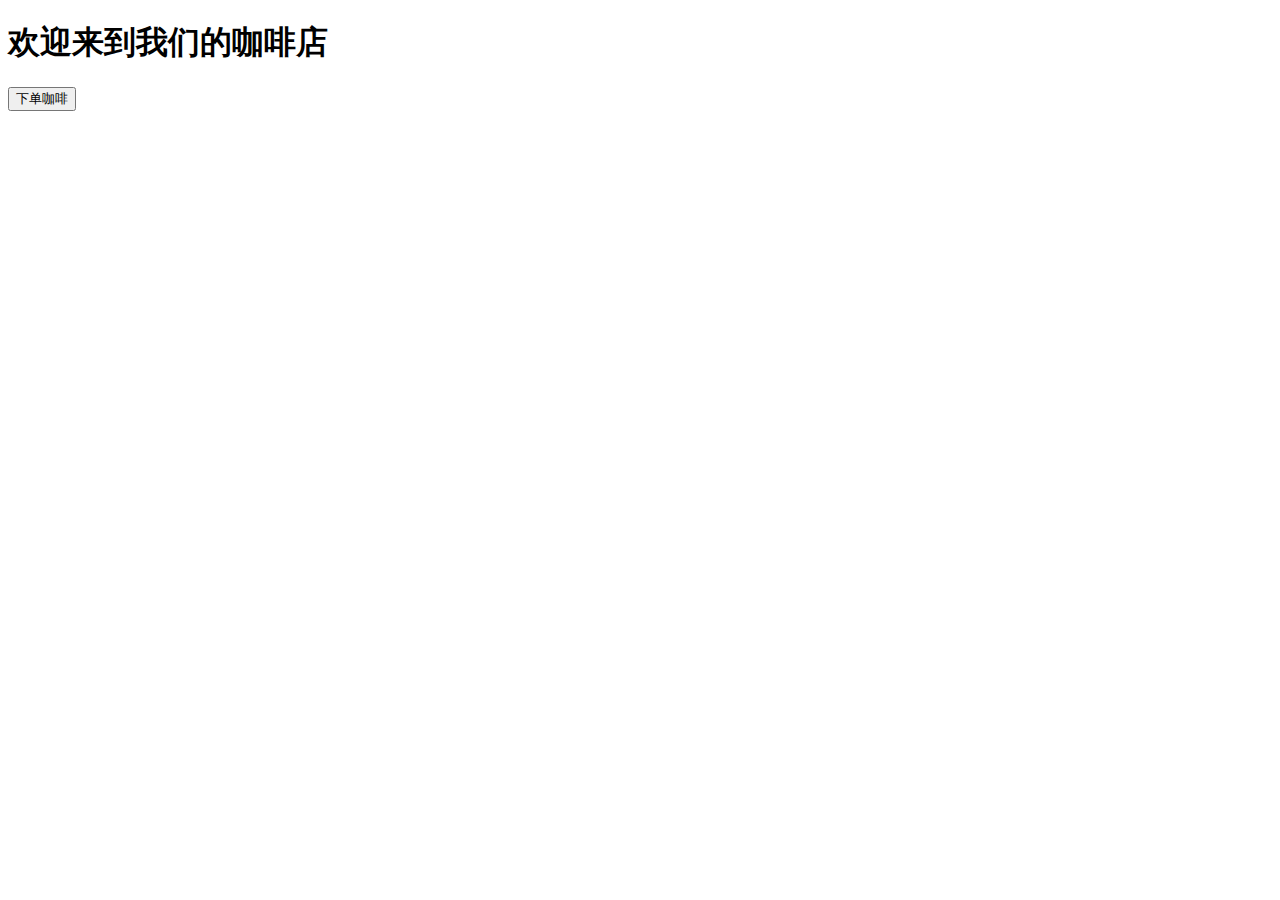
==== index.html @ 313cc2c1 "Create index.html" ====
<!DOCTYPE html>
<html lang="zh">
<head>
    <meta charset="UTF-8">
    <meta name="viewport" content="width=device-width, initial-scale=1.0">
    <title>咖啡店</title>
    <link rel="stylesheet" href="style.css">
</head>
<body>
    <h1>欢迎来到我们的咖啡店</h1>
    <button onclick="orderCoffee()">下单咖啡</button>

    <script src="script.js"></script>
</body>
</html>
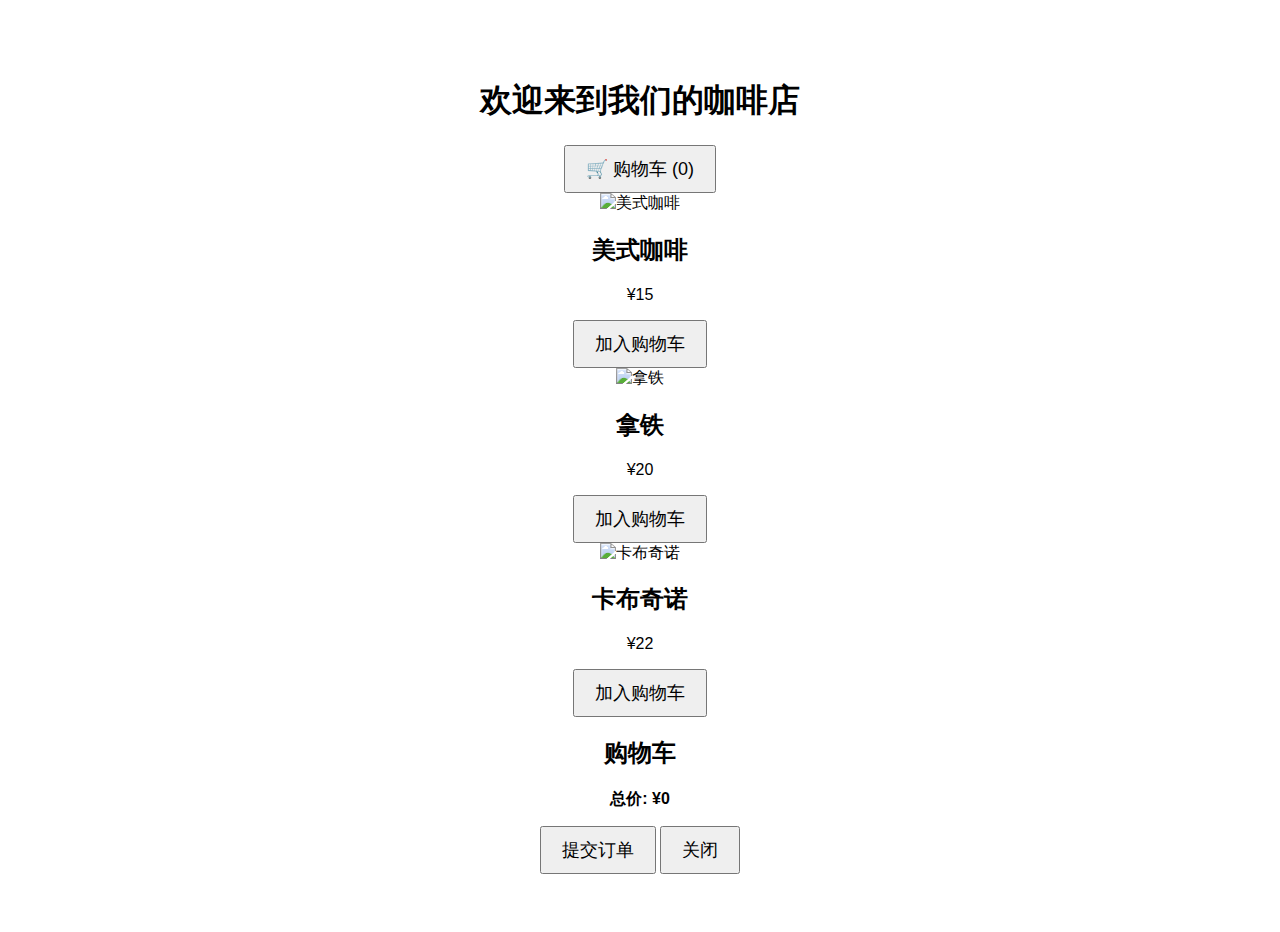
==== commit 9cd2d100: "Update index.html" ====
--- a/index.html
+++ b/index.html
@@ -7,9 +7,42 @@
     <link rel="stylesheet" href="style.css">
 </head>
 <body>
-    <h1>欢迎来到我们的咖啡店</h1>
-    <button onclick="orderCoffee()">下单咖啡</button>
-
+    <header>
+        <h1>欢迎来到我们的咖啡店</h1>
+        <button onclick="viewCart()">🛒 购物车 (<span id="cart-count">0</span>)</button>
+    </header>
+    
+    <section class="menu">
+        <div class="coffee-item" data-name="美式咖啡" data-price="15">
+            <img src="americano.jpg" alt="美式咖啡">
+            <h2>美式咖啡</h2>
+            <p>¥15</p>
+            <button onclick="addToCart('美式咖啡', 15)">加入购物车</button>
+        </div>
+        <div class="coffee-item" data-name="拿铁" data-price="20">
+            <img src="latte.jpg" alt="拿铁">
+            <h2>拿铁</h2>
+            <p>¥20</p>
+            <button onclick="addToCart('拿铁', 20)">加入购物车</button>
+        </div>
+        <div class="coffee-item" data-name="卡布奇诺" data-price="22">
+            <img src="cappuccino.jpg" alt="卡布奇诺">
+            <h2>卡布奇诺</h2>
+            <p>¥22</p>
+            <button onclick="addToCart('卡布奇诺', 22)">加入购物车</button>
+        </div>
+    </section>
+    
+    <div id="cart-modal" class="modal">
+        <div class="modal-content">
+            <h2>购物车</h2>
+            <ul id="cart-items"></ul>
+            <p><strong>总价: ¥<span id="total-price">0</span></strong></p>
+            <button onclick="checkout()">提交订单</button>
+            <button onclick="closeCart()">关闭</button>
+        </div>
+    </div>
+    
     <script src="script.js"></script>
 </body>
 </html>
--- a/style.css
+++ b/style.css
@@ -0,0 +1,11 @@
+body {
+    font-family: Arial, sans-serif;
+    text-align: center;
+    padding: 50px;
+}
+
+button {
+    padding: 10px 20px;
+    font-size: 18px;
+    cursor: pointer;
+}
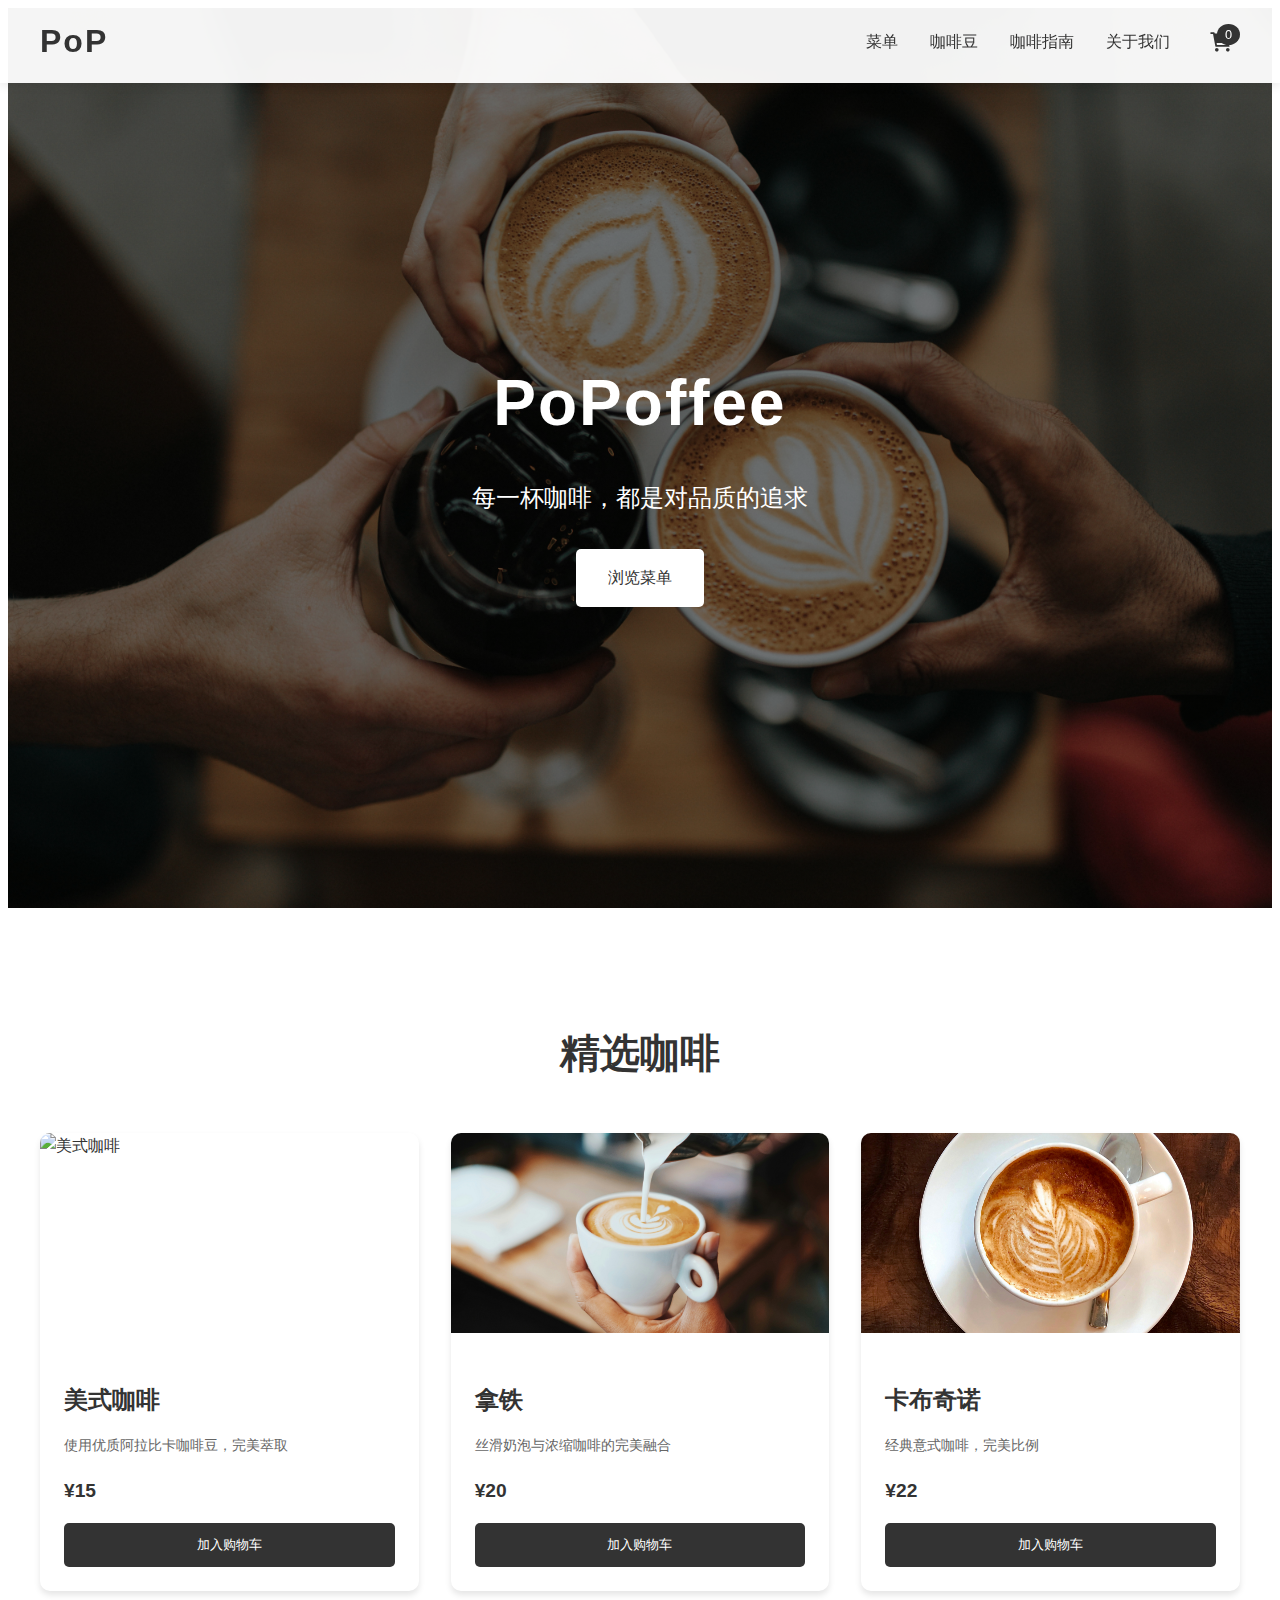
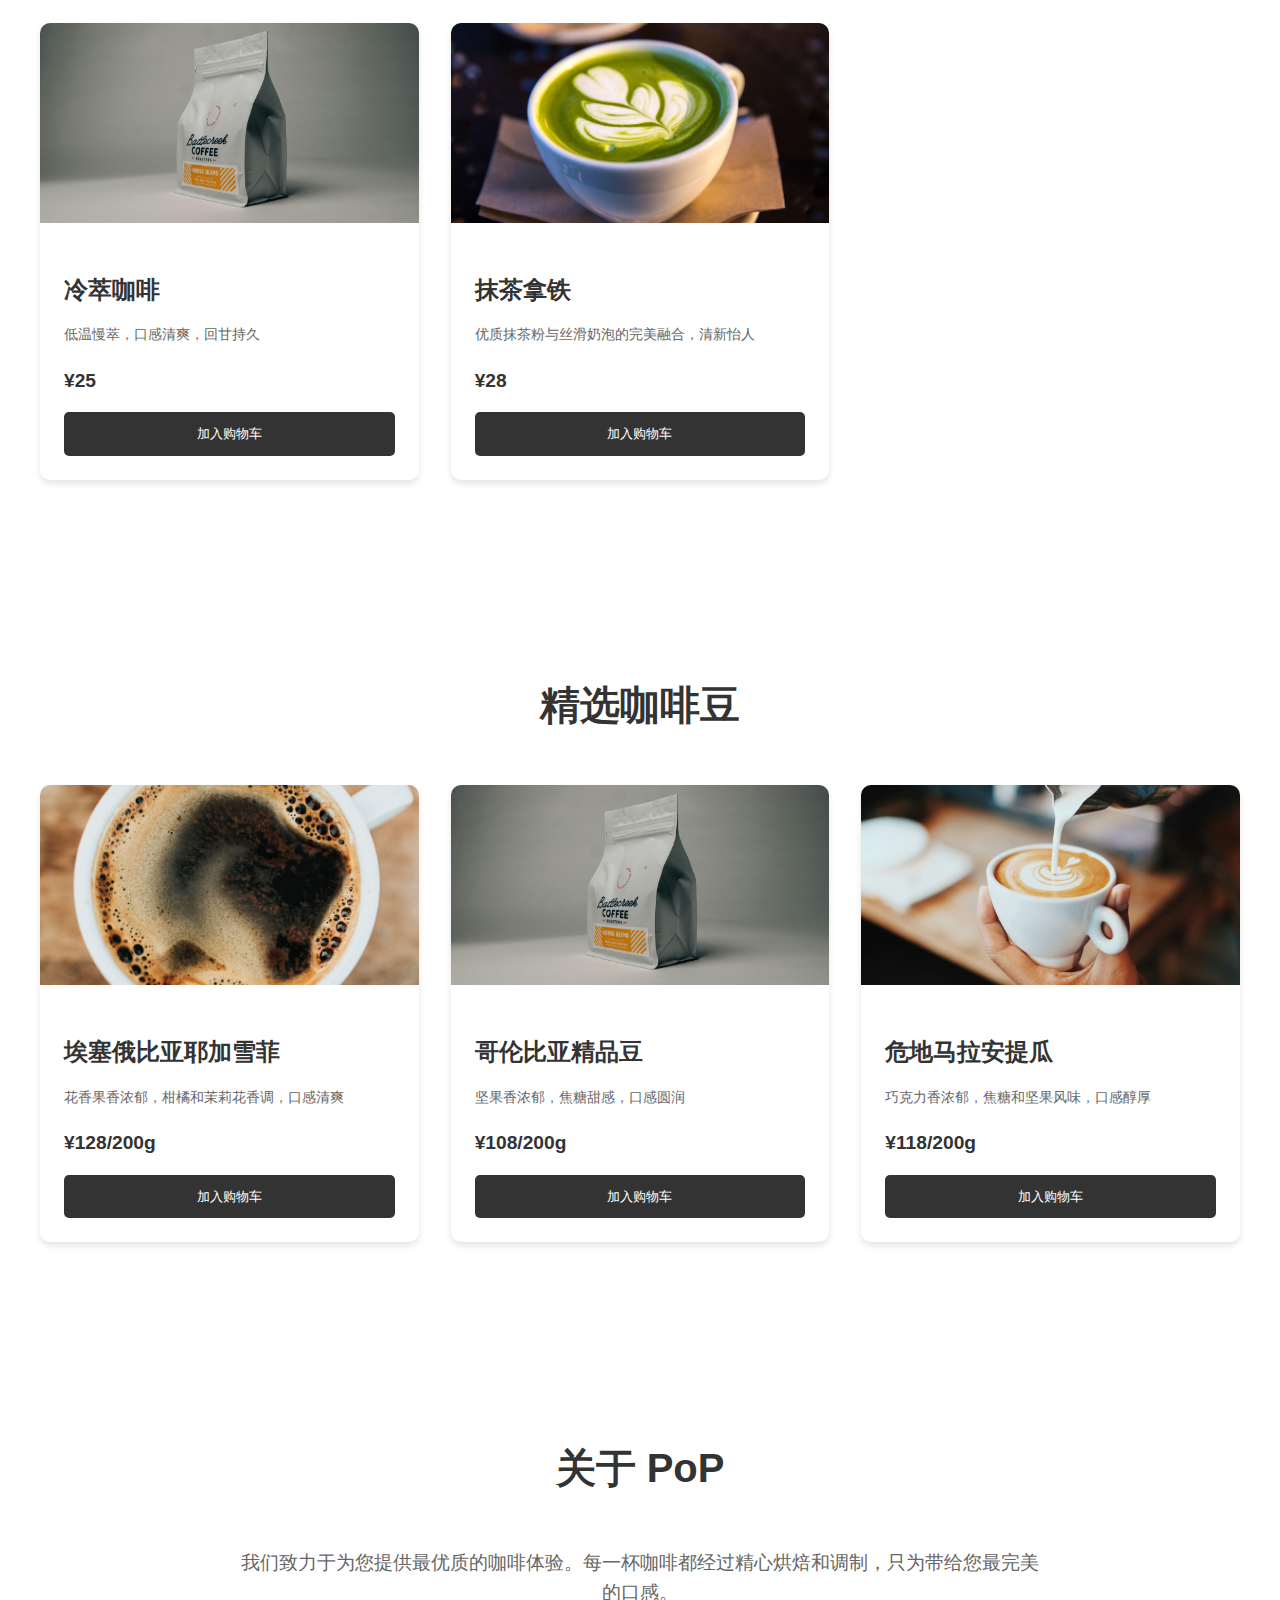
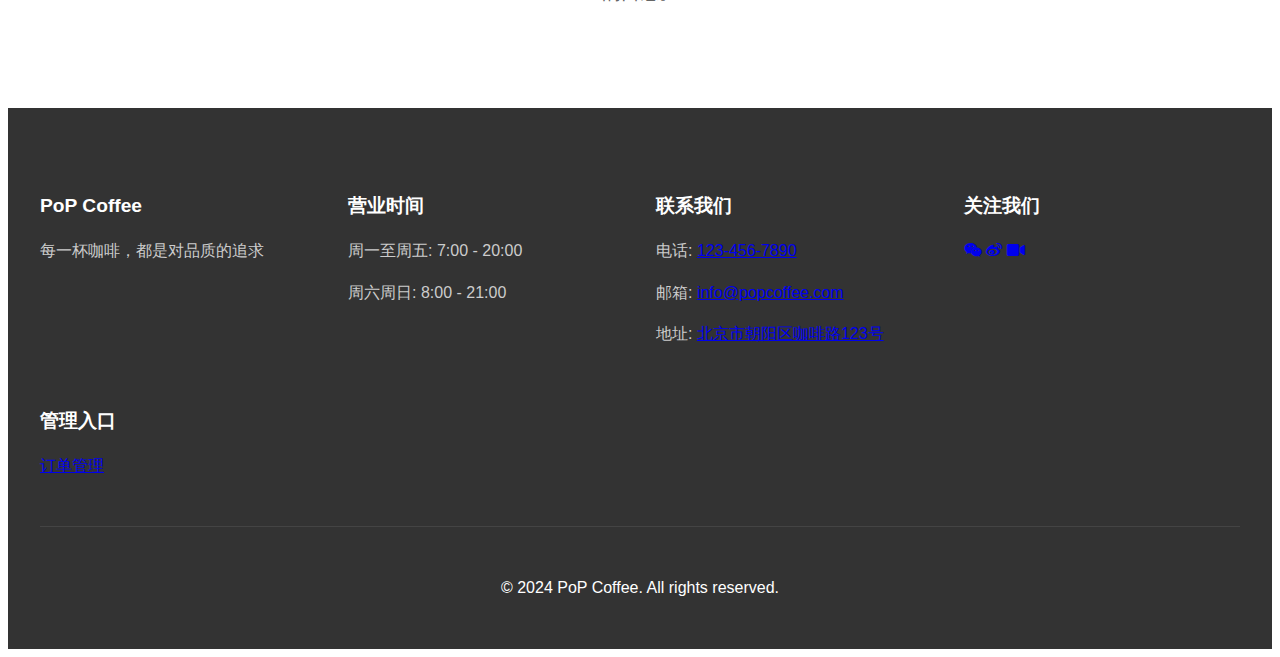
==== commit be5778c1: "Initial commit" ====
--- a/index.html
+++ b/index.html
@@ -3,46 +3,194 @@
 <head>
     <meta charset="UTF-8">
     <meta name="viewport" content="width=device-width, initial-scale=1.0">
-    <title>咖啡店</title>
+    <title>PoP Coffee</title>
     <link rel="stylesheet" href="style.css">
+    <link rel="stylesheet" href="https://cdnjs.cloudflare.com/ajax/libs/font-awesome/6.0.0/css/all.min.css">
+    <link href="https://fonts.googleapis.com/css2?family=Playfair+Display:wght@400;700&display=swap" rel="stylesheet">
 </head>
 <body>
-    <header>
-        <h1>欢迎来到我们的咖啡店</h1>
-        <button onclick="viewCart()">🛒 购物车 (<span id="cart-count">0</span>)</button>
+    <nav class="navbar">
+        <div class="nav-container">
+            <a href="#" class="logo">PoP</a>
+            <div class="nav-links">
+                <a href="#coffee">菜单</a>
+                <a href="#beans">咖啡豆</a>
+                <a href="coffee-guide.html">咖啡指南</a>
+                <a href="#about">关于我们</a>
+                <button class="cart-btn" onclick="viewCart()">
+                    <i class="fas fa-shopping-cart"></i>
+                    <span id="cart-count">0</span>
+                </button>
+            </div>
+        </div>
+    </nav>
+
+    <header class="hero">
+        <div class="hero-content">
+            <h1>PoPoffee</h1>
+            <p>每一杯咖啡，都是对品质的追求</p>
+            <a href="#coffee" class="cta-button">浏览菜单</a>
+        </div>
     </header>
-    
-    <section class="menu">
-        <div class="coffee-item" data-name="美式咖啡" data-price="15">
-            <img src="americano.jpg" alt="美式咖啡">
-            <h2>美式咖啡</h2>
-            <p>¥15</p>
-            <button onclick="addToCart('美式咖啡', 15)">加入购物车</button>
-        </div>
-        <div class="coffee-item" data-name="拿铁" data-price="20">
-            <img src="latte.jpg" alt="拿铁">
-            <h2>拿铁</h2>
-            <p>¥20</p>
-            <button onclick="addToCart('拿铁', 20)">加入购物车</button>
-        </div>
-        <div class="coffee-item" data-name="卡布奇诺" data-price="22">
-            <img src="cappuccino.jpg" alt="卡布奇诺">
-            <h2>卡布奇诺</h2>
-            <p>¥22</p>
-            <button onclick="addToCart('卡布奇诺', 22)">加入购物车</button>
+
+    <section id="coffee" class="section">
+        <h2>精选咖啡</h2>
+        <div class="menu-grid">
+            <div class="menu-item">
+                <div class="item-image">
+                    <img src="images/americano.jpg" alt="美式咖啡">
+                </div>
+                <div class="item-content">
+                    <h3>美式咖啡</h3>
+                    <p class="description">使用优质阿拉比卡咖啡豆，完美萃取</p>
+                    <p class="price">¥15</p>
+                    <button onclick="addToCart('美式咖啡', 15)" class="add-to-cart">加入购物车</button>
+                </div>
+            </div>
+            <div class="menu-item">
+                <div class="item-image">
+                    <img src="images/latte.jpg" alt="拿铁">
+                </div>
+                <div class="item-content">
+                    <h3>拿铁</h3>
+                    <p class="description">丝滑奶泡与浓缩咖啡的完美融合</p>
+                    <p class="price">¥20</p>
+                    <button onclick="addToCart('拿铁', 20)" class="add-to-cart">加入购物车</button>
+                </div>
+            </div>
+            <div class="menu-item">
+                <div class="item-image">
+                    <img src="images/cappuccino.jpg" alt="卡布奇诺">
+                </div>
+                <div class="item-content">
+                    <h3>卡布奇诺</h3>
+                    <p class="description">经典意式咖啡，完美比例</p>
+                    <p class="price">¥22</p>
+                    <button onclick="addToCart('卡布奇诺', 22)" class="add-to-cart">加入购物车</button>
+                </div>
+            </div>
+            <div class="menu-item">
+                <div class="item-image">
+                    <img src="images/cold-brew.jpg" alt="冷萃咖啡">
+                </div>
+                <div class="item-content">
+                    <h3>冷萃咖啡</h3>
+                    <p class="description">低温慢萃，口感清爽，回甘持久</p>
+                    <p class="price">¥25</p>
+                    <button onclick="addToCart('冷萃咖啡', 25)" class="add-to-cart">加入购物车</button>
+                </div>
+            </div>
+            <div class="menu-item">
+                <div class="item-image">
+                    <img src="images/matcha-latte.jpg" alt="抹茶拿铁">
+                </div>
+                <div class="item-content">
+                    <h3>抹茶拿铁</h3>
+                    <p class="description">优质抹茶粉与丝滑奶泡的完美融合，清新怡人</p>
+                    <p class="price">¥28</p>
+                    <button onclick="addToCart('抹茶拿铁', 28)" class="add-to-cart">加入购物车</button>
+                </div>
+            </div>
         </div>
     </section>
-    
+
+    <section id="beans" class="section">
+        <h2>精选咖啡豆</h2>
+        <div class="equipment-grid">
+            <div class="equipment-item">
+                <div class="item-image">
+                    <img src="images/ethiopia-beans.jpg" alt="埃塞俄比亚咖啡豆">
+                </div>
+                <div class="item-content">
+                    <h3>埃塞俄比亚耶加雪菲</h3>
+                    <p class="description">花香果香浓郁，柑橘和茉莉花香调，口感清爽</p>
+                    <p class="price">¥128/200g</p>
+                    <button onclick="addToCart('埃塞俄比亚耶加雪菲', 128)" class="add-to-cart">加入购物车</button>
+                </div>
+            </div>
+            <div class="equipment-item">
+                <div class="item-image">
+                    <img src="images/colombia-beans.jpg" alt="哥伦比亚咖啡豆">
+                </div>
+                <div class="item-content">
+                    <h3>哥伦比亚精品豆</h3>
+                    <p class="description">坚果香浓郁，焦糖甜感，口感圆润</p>
+                    <p class="price">¥108/200g</p>
+                    <button onclick="addToCart('哥伦比亚精品豆', 108)" class="add-to-cart">加入购物车</button>
+                </div>
+            </div>
+            <div class="equipment-item">
+                <div class="item-image">
+                    <img src="images/guatemala-beans.jpg" alt="危地马拉咖啡豆">
+                </div>
+                <div class="item-content">
+                    <h3>危地马拉安提瓜</h3>
+                    <p class="description">巧克力香浓郁，焦糖和坚果风味，口感醇厚</p>
+                    <p class="price">¥118/200g</p>
+                    <button onclick="addToCart('危地马拉安提瓜', 118)" class="add-to-cart">加入购物车</button>
+                </div>
+            </div>
+        </div>
+    </section>
+
+    <section id="about" class="section">
+        <div class="about-content">
+            <h2>关于 PoP</h2>
+            <p>我们致力于为您提供最优质的咖啡体验。每一杯咖啡都经过精心烘焙和调制，只为带给您最完美的口感。</p>
+        </div>
+    </section>
+
     <div id="cart-modal" class="modal">
         <div class="modal-content">
-            <h2>购物车</h2>
-            <ul id="cart-items"></ul>
-            <p><strong>总价: ¥<span id="total-price">0</span></strong></p>
-            <button onclick="checkout()">提交订单</button>
-            <button onclick="closeCart()">关闭</button>
+            <div class="modal-header">
+                <h2>购物车</h2>
+                <button onclick="closeCart()" class="close-btn">&times;</button>
+            </div>
+            <div class="cart-items">
+                <ul id="cart-items"></ul>
+            </div>
+            <div class="cart-footer">
+                <p class="total">总计: ¥<span id="total-price">0</span></p>
+                <button onclick="checkout()" class="checkout-btn">结算</button>
+            </div>
         </div>
     </div>
-    
+
+    <footer>
+        <div class="footer-content">
+            <div class="footer-section">
+                <h3>PoP Coffee</h3>
+                <p>每一杯咖啡，都是对品质的追求</p>
+            </div>
+            <div class="footer-section">
+                <h3>营业时间</h3>
+                <p>周一至周五: 7:00 - 20:00</p>
+                <p>周六周日: 8:00 - 21:00</p>
+            </div>
+            <div class="footer-section">
+                <h3>联系我们</h3>
+                <p>电话: <a href="tel:123-456-7890">123-456-7890</a></p>
+                <p>邮箱: <a href="mailto:info@popcoffee.com">info@popcoffee.com</a></p>
+                <p>地址: <a href="https://maps.google.com" target="_blank">北京市朝阳区咖啡路123号</a></p>
+            </div>
+            <div class="footer-section">
+                <h3>关注我们</h3>
+                <div class="social-links">
+                    <a href="https://weixin.qq.com" target="_blank"><i class="fab fa-weixin"></i></a>
+                    <a href="https://weibo.com" target="_blank"><i class="fab fa-weibo"></i></a>
+                    <a href="https://douyin.com" target="_blank"><i class="fas fa-video"></i></a>
+                </div>
+            </div>
+            <div class="footer-section">
+                <h3>管理入口</h3>
+                <a href="admin.html" class="admin-link">订单管理</a>
+            </div>
+        </div>
+        <div class="footer-bottom">
+            <p>&copy; 2024 PoP Coffee. All rights reserved.</p>
+        </div>
+    </footer>
+
     <script src="script.js"></script>
 </body>
 </html>
--- a/style.css
+++ b/style.css
@@ -1,11 +1,448 @@
-body {
-    font-family: Arial, sans-serif;
-    text-align: center;
-    padding: 50px;
-}
-
-button {
-    padding: 10px 20px;
-    font-size: 18px;
-    cursor: pointer;
-}
+<!DOCTYPE html>
+<html lang="zh">
+<head>
+    <meta charset="UTF-8">
+    <meta name="viewport" content="width=device-width, initial-scale=1.0">
+    <title>咖啡店</title>
+    <link rel="stylesheet" href="style.css">
+    <style>
+        /* Reset and base styles */
+        * {
+            margin: 0;
+            padding: 0;
+            box-sizing: border-box;
+        }
+
+        body {
+            font-family: 'Helvetica Neue', Arial, sans-serif;
+            line-height: 1.6;
+            color: #333;
+            background-color: #fff;
+        }
+
+        /* Navigation */
+        .navbar {
+            position: fixed;
+            top: 0;
+            left: 0;
+            width: 100%;
+            background: rgba(255, 255, 255, 0.95);
+            box-shadow: 0 2px 10px rgba(0, 0, 0, 0.1);
+            z-index: 1000;
+        }
+
+        .nav-container {
+            max-width: 1200px;
+            margin: 0 auto;
+            padding: 1rem 2rem;
+            display: flex;
+            justify-content: space-between;
+            align-items: center;
+        }
+
+        .logo {
+            font-size: 2rem;
+            font-weight: bold;
+            color: #333;
+            text-decoration: none;
+            letter-spacing: 2px;
+        }
+
+        .nav-links {
+            display: flex;
+            align-items: center;
+            gap: 2rem;
+        }
+
+        .nav-links a {
+            color: #333;
+            text-decoration: none;
+            font-weight: 500;
+            transition: color 0.3s;
+        }
+
+        .nav-links a:hover {
+            color: #666;
+        }
+
+        .cart-btn {
+            background: none;
+            border: none;
+            cursor: pointer;
+            position: relative;
+            padding: 0.5rem;
+        }
+
+        .cart-btn i {
+            font-size: 1.2rem;
+            color: #333;
+        }
+
+        #cart-count {
+            position: absolute;
+            top: 0;
+            right: 0;
+            background: #333;
+            color: white;
+            font-size: 0.8rem;
+            padding: 0.2rem 0.5rem;
+            border-radius: 50%;
+        }
+
+        /* Hero Section */
+        .hero {
+            height: 100vh;
+            background: linear-gradient(rgba(0, 0, 0, 0.5), rgba(0, 0, 0, 0.5)), url('images/hero-bg.jpg');
+            background-size: cover;
+            background-position: center;
+            display: flex;
+            align-items: center;
+            justify-content: center;
+            text-align: center;
+            color: white;
+            padding: 0 1rem;
+        }
+
+        .hero-content {
+            max-width: 800px;
+        }
+
+        .hero h1 {
+            font-size: 4rem;
+            margin-bottom: 1rem;
+            letter-spacing: 2px;
+        }
+
+        .hero p {
+            font-size: 1.5rem;
+            margin-bottom: 2rem;
+        }
+
+        .cta-button {
+            display: inline-block;
+            padding: 1rem 2rem;
+            background: white;
+            color: #333;
+            text-decoration: none;
+            border-radius: 5px;
+            font-weight: 500;
+            transition: transform 0.3s;
+        }
+
+        .cta-button:hover {
+            transform: translateY(-2px);
+        }
+
+        /* Sections */
+        .section {
+            padding: 5rem 2rem;
+            max-width: 1200px;
+            margin: 0 auto;
+        }
+
+        .section h2 {
+            text-align: center;
+            font-size: 2.5rem;
+            margin-bottom: 3rem;
+            color: #333;
+        }
+
+        /* Menu and Equipment Grids */
+        .menu-grid, .equipment-grid {
+            display: grid;
+            grid-template-columns: repeat(auto-fit, minmax(300px, 1fr));
+            gap: 2rem;
+        }
+
+        .menu-item, .equipment-item {
+            background: white;
+            border-radius: 10px;
+            overflow: hidden;
+            box-shadow: 0 4px 6px rgba(0, 0, 0, 0.1);
+            transition: transform 0.3s;
+        }
+
+        .menu-item:hover, .equipment-item:hover {
+            transform: translateY(-5px);
+        }
+
+        .item-image {
+            height: 200px;
+            overflow: hidden;
+        }
+
+        .item-image img {
+            width: 100%;
+            height: 100%;
+            object-fit: cover;
+            transition: transform 0.3s;
+        }
+
+        .menu-item:hover .item-image img,
+        .equipment-item:hover .item-image img {
+            transform: scale(1.05);
+        }
+
+        .item-content {
+            padding: 1.5rem;
+        }
+
+        .item-content h3 {
+            font-size: 1.5rem;
+            margin-bottom: 0.5rem;
+            color: #333;
+        }
+
+        .description {
+            color: #666;
+            margin-bottom: 1rem;
+            font-size: 0.9rem;
+        }
+
+        .price {
+            font-size: 1.2rem;
+            font-weight: bold;
+            color: #333;
+            margin-bottom: 1rem;
+        }
+
+        .add-to-cart {
+            width: 100%;
+            padding: 0.8rem;
+            background: #333;
+            color: white;
+            border: none;
+            border-radius: 5px;
+            cursor: pointer;
+            transition: background-color 0.3s;
+        }
+
+        .add-to-cart:hover {
+            background: #555;
+        }
+
+        /* About Section */
+        .about-content {
+            text-align: center;
+            max-width: 800px;
+            margin: 0 auto;
+        }
+
+        .about-content p {
+            font-size: 1.2rem;
+            color: #666;
+        }
+
+        /* Cart Modal */
+        .modal {
+            display: none;
+            position: fixed;
+            top: 0;
+            left: 0;
+            width: 100%;
+            height: 100%;
+            background: rgba(0, 0, 0, 0.5);
+            z-index: 1001;
+        }
+
+        .modal-content {
+            position: fixed;
+            top: 50%;
+            left: 50%;
+            transform: translate(-50%, -50%);
+            background: white;
+            padding: 2rem;
+            border-radius: 10px;
+            width: 90%;
+            max-width: 500px;
+            max-height: 80vh;
+            overflow-y: auto;
+        }
+
+        .modal-header {
+            display: flex;
+            justify-content: space-between;
+            align-items: center;
+            margin-bottom: 1.5rem;
+        }
+
+        .close-btn {
+            background: none;
+            border: none;
+            font-size: 1.5rem;
+            cursor: pointer;
+            color: #666;
+        }
+
+        .cart-items {
+            margin-bottom: 1.5rem;
+        }
+
+        #cart-items {
+            list-style: none;
+        }
+
+        #cart-items li {
+            display: flex;
+            justify-content: space-between;
+            align-items: center;
+            padding: 1rem 0;
+            border-bottom: 1px solid #eee;
+        }
+
+        .cart-footer {
+            display: flex;
+            justify-content: space-between;
+            align-items: center;
+            margin-top: 1.5rem;
+        }
+
+        .total {
+            font-size: 1.2rem;
+            font-weight: bold;
+        }
+
+        .checkout-btn {
+            padding: 0.8rem 2rem;
+            background: #333;
+            color: white;
+            border: none;
+            border-radius: 5px;
+            cursor: pointer;
+            transition: background-color 0.3s;
+        }
+
+        .checkout-btn:hover {
+            background: #555;
+        }
+
+        /* Footer */
+        footer {
+            background: #333;
+            color: white;
+            padding: 4rem 2rem 2rem;
+        }
+
+        .footer-content {
+            max-width: 1200px;
+            margin: 0 auto;
+            display: grid;
+            grid-template-columns: repeat(auto-fit, minmax(250px, 1fr));
+            gap: 2rem;
+        }
+
+        .footer-section h3 {
+            margin-bottom: 1rem;
+            font-size: 1.2rem;
+        }
+
+        .footer-section p {
+            color: #ccc;
+            margin-bottom: 0.5rem;
+        }
+
+        .footer-bottom {
+            text-align: center;
+            margin-top: 3rem;
+            padding-top: 2rem;
+            border-top: 1px solid #444;
+        }
+
+        /* Notification */
+        .notification {
+            position: fixed;
+            top: 20px;
+            right: 20px;
+            background: #333;
+            color: white;
+            padding: 1rem 2rem;
+            border-radius: 5px;
+            box-shadow: 0 2px 5px rgba(0, 0, 0, 0.2);
+            z-index: 1002;
+            animation: slideIn 0.3s ease-out;
+        }
+
+        @keyframes slideIn {
+            from {
+                transform: translateX(100%);
+                opacity: 0;
+            }
+            to {
+                transform: translateX(0);
+                opacity: 1;
+            }
+        }
+
+        /* Responsive Design */
+        @media (max-width: 768px) {
+            .nav-container {
+                padding: 1rem;
+            }
+
+            .nav-links {
+                gap: 1rem;
+            }
+
+            .hero h1 {
+                font-size: 3rem;
+            }
+
+            .hero p {
+                font-size: 1.2rem;
+            }
+
+            .section {
+                padding: 3rem 1rem;
+            }
+
+            .section h2 {
+                font-size: 2rem;
+            }
+
+            .modal-content {
+                width: 95%;
+                padding: 1.5rem;
+            }
+        }
+    </style>
+</head>
+<body>
+    <header>
+        <h1>欢迎来到我们的咖啡店 ☕</h1>
+        <button onclick="viewCart()">🛒 购物车 (<span id="cart-count">0</span>)</button>
+    </header>
+    
+    <section class="menu">
+        <div class="coffee-item" data-name="美式咖啡" data-price="15">
+            <img src="americano.jpg" alt="美式咖啡">
+            <h2>美式咖啡</h2>
+            <p>¥15</p>
+            <button onclick="addToCart('美式咖啡', 15)">加入购物车</button>
+        </div>
+        <div class="coffee-item" data-name="拿铁" data-price="20">
+            <img src="latte.jpg" alt="拿铁">
+            <h2>拿铁</h2>
+            <p>¥20</p>
+            <button onclick="addToCart('拿铁', 20)">加入购物车</button>
+        </div>
+        <div class="coffee-item" data-name="卡布奇诺" data-price="22">
+            <img src="cappuccino.jpg" alt="卡布奇诺">
+            <h2>卡布奇诺</h2>
+            <p>¥22</p>
+            <button onclick="addToCart('卡布奇诺', 22)">加入购物车</button>
+        </div>
+    </section>
+    
+    <div id="cart-modal" class="modal">
+        <div class="modal-content">
+            <h2>购物车</h2>
+            <ul id="cart-items"></ul>
+            <p><strong>总价: ¥<span id="total-price">0</span></strong></p>
+            <button onclick="checkout()">提交订单</button>
+            <button onclick="closeCart()">关闭</button>
+        </div>
+    </div>
+    
+    <script src="script.js"></script>
+</body>
+</html>
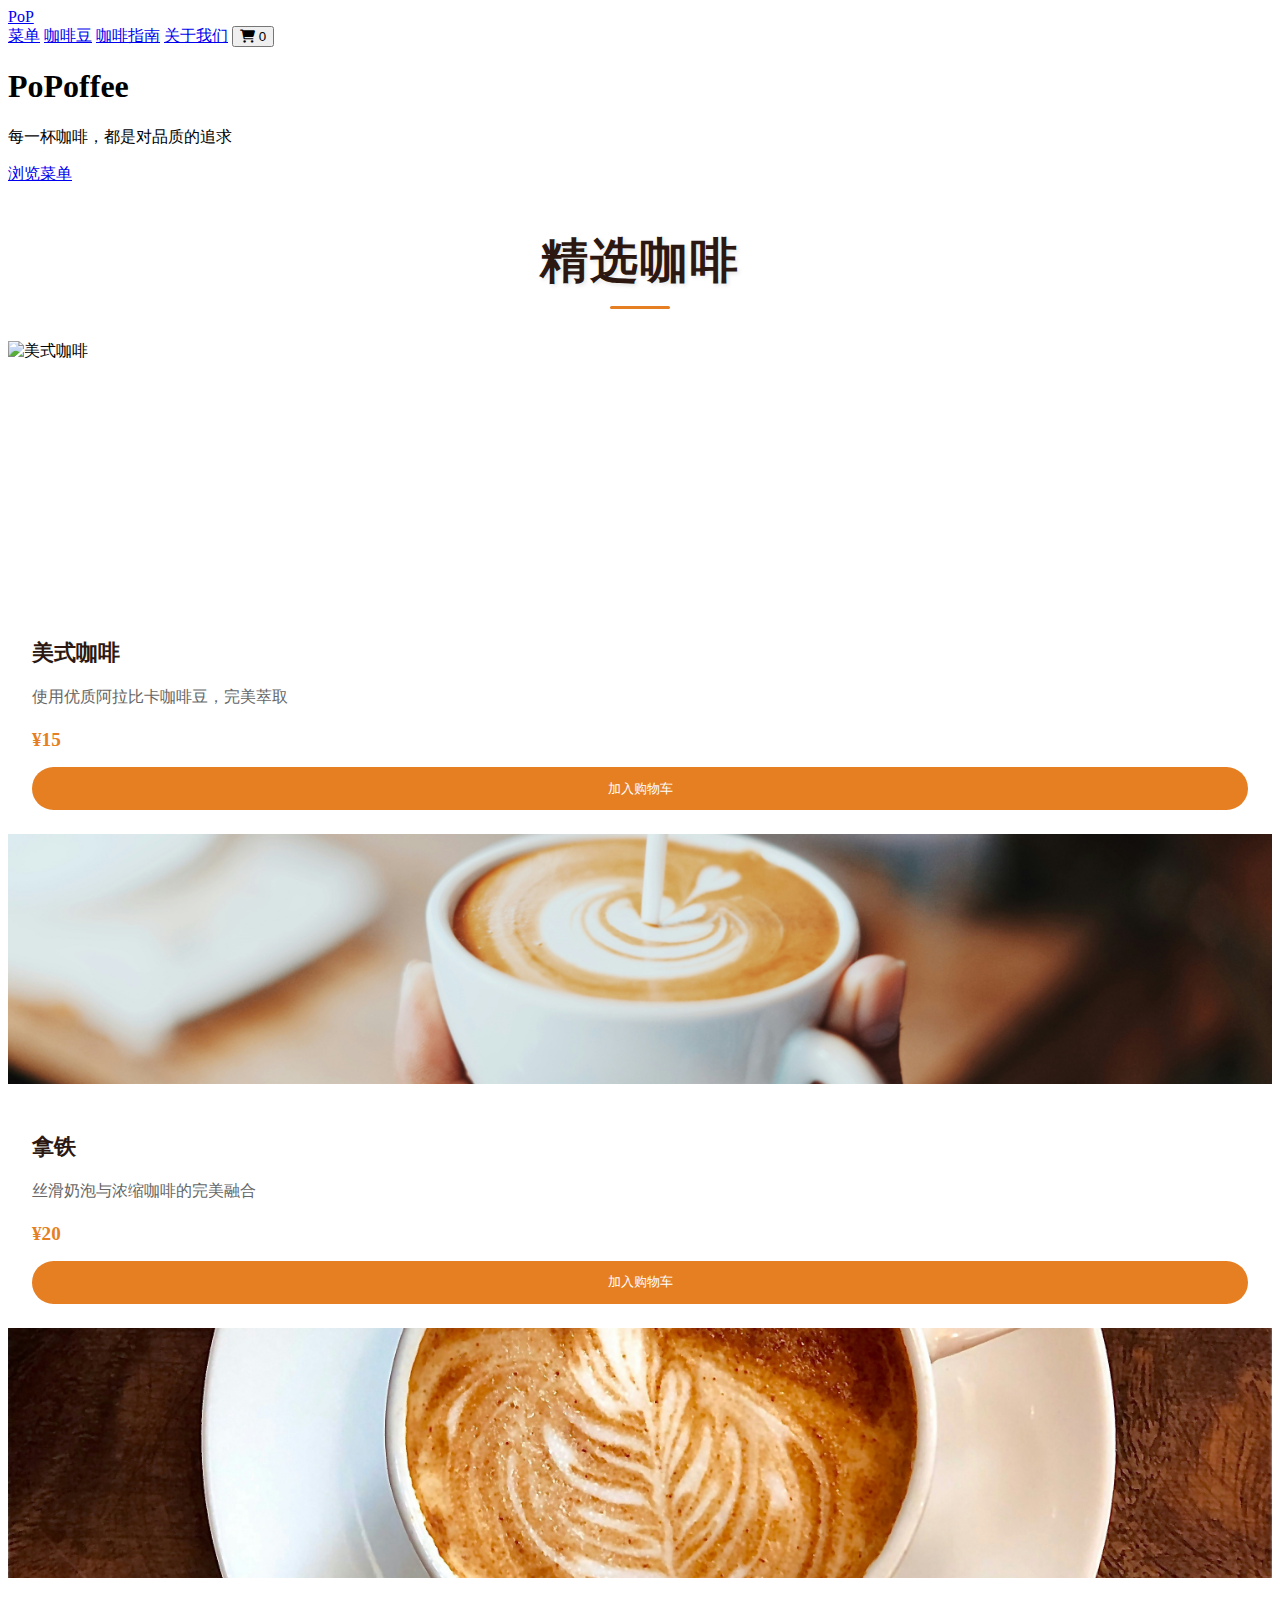
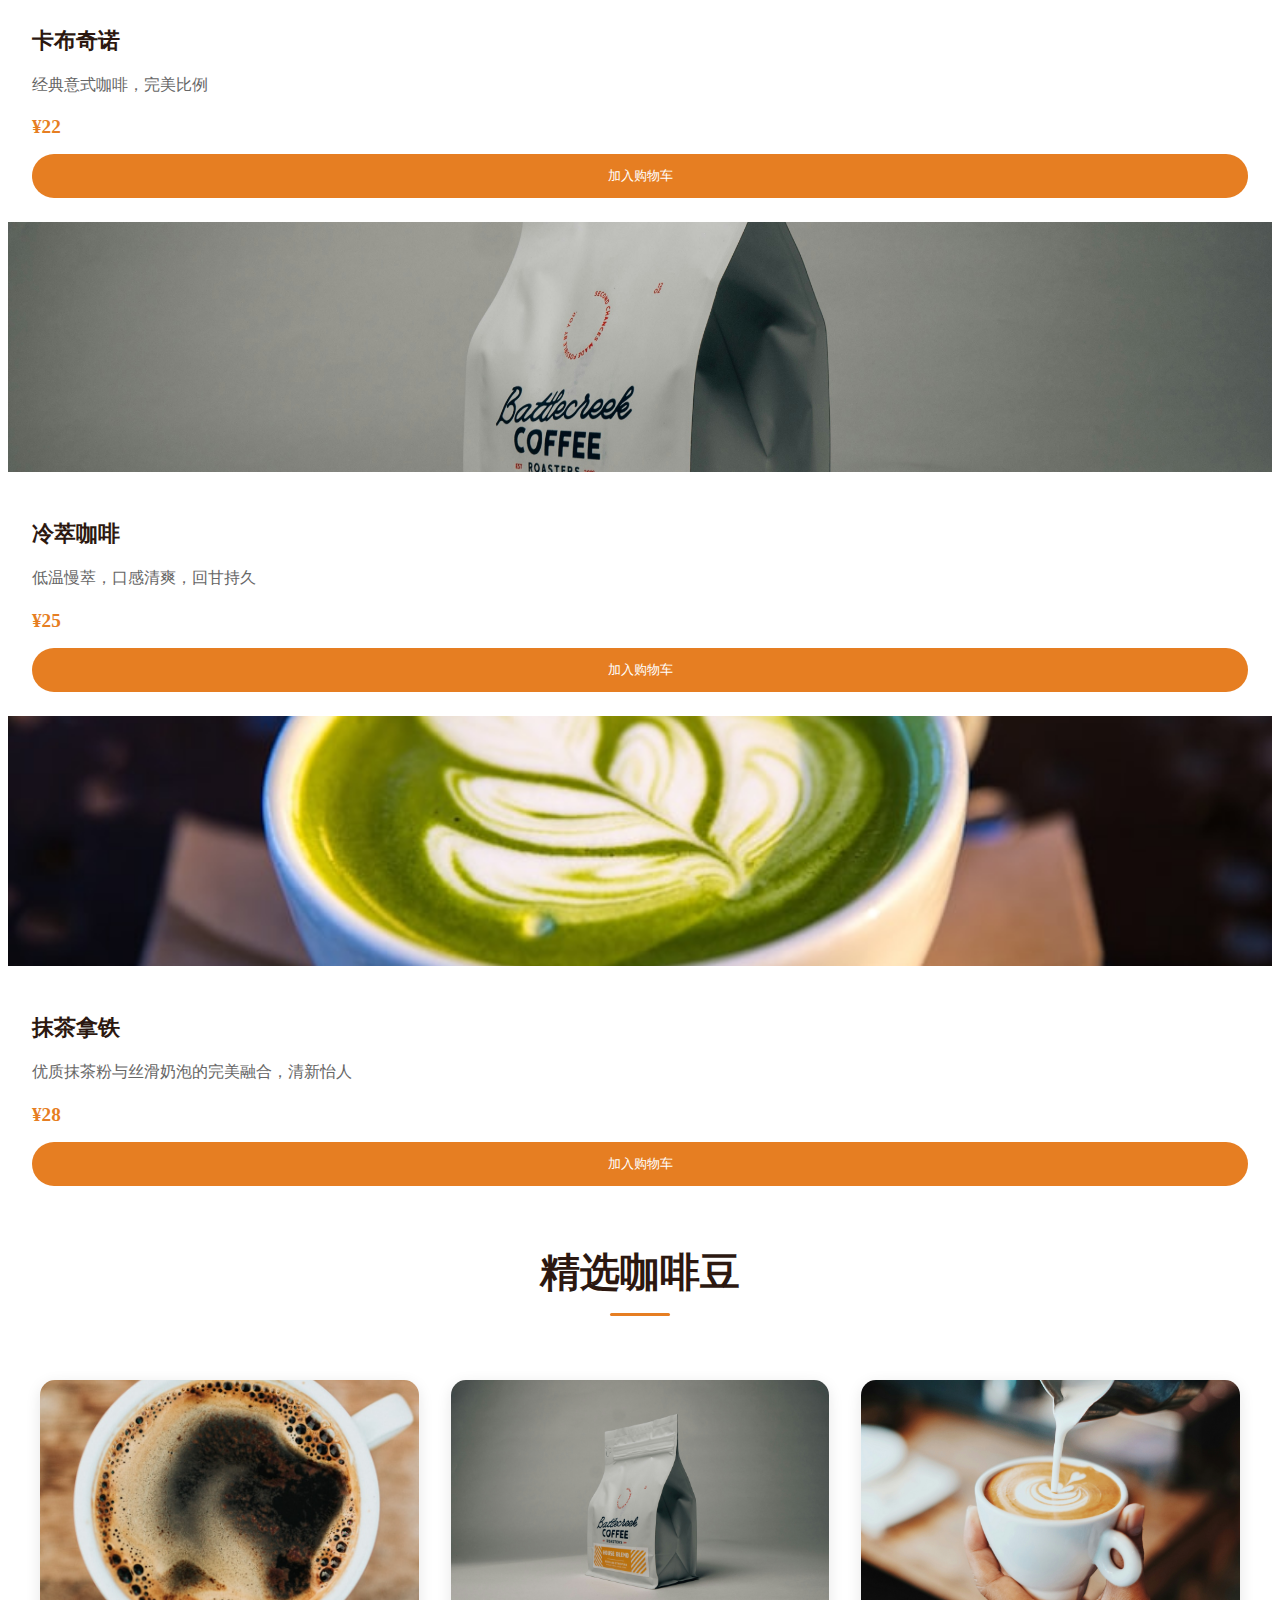
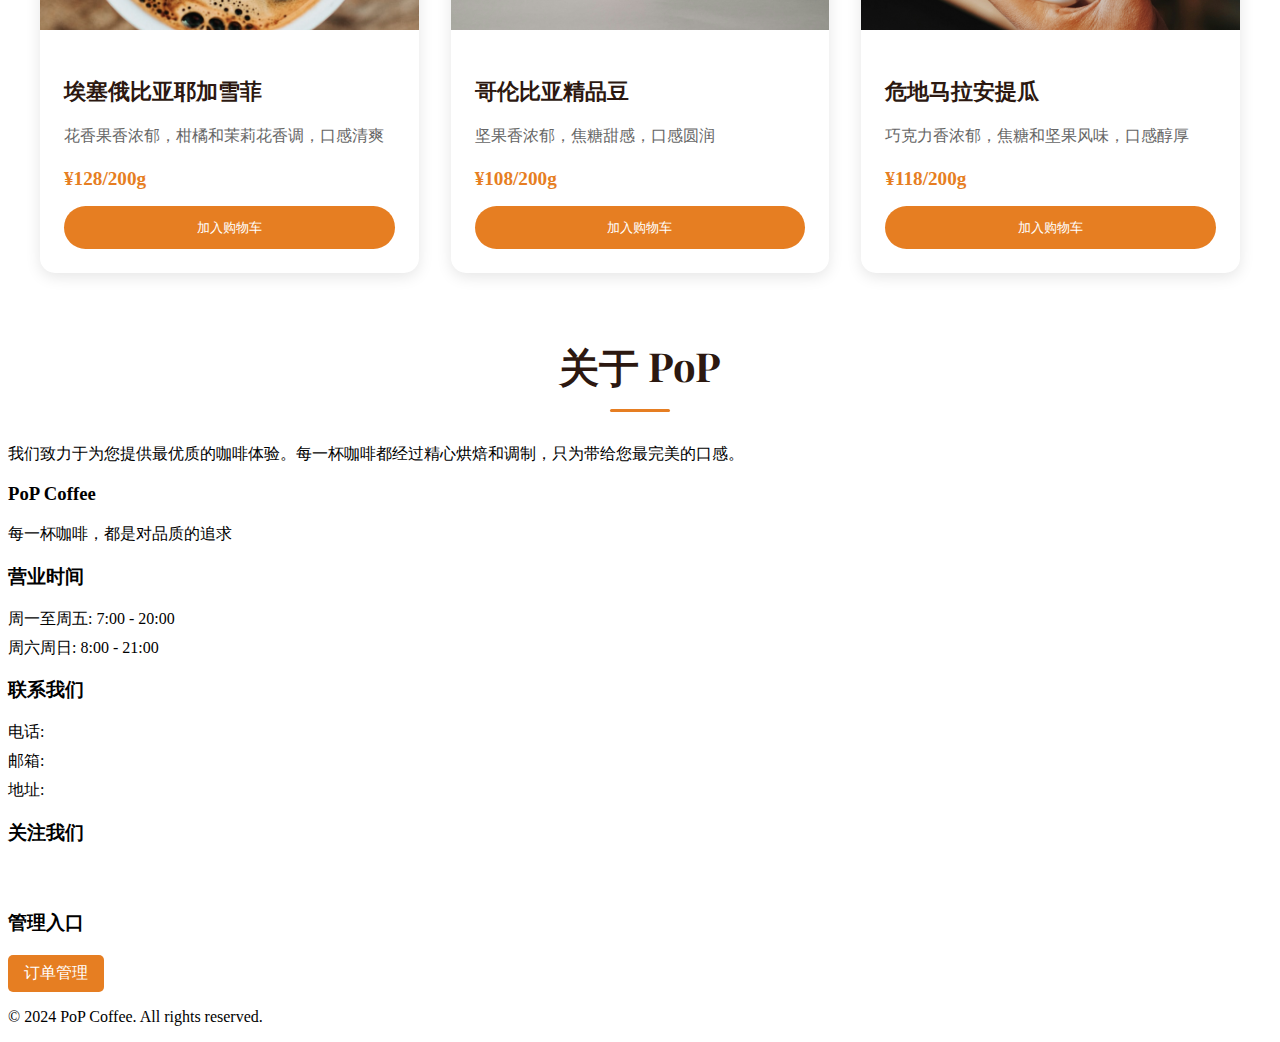
==== commit 131e6bcc: "Fix CSS file path" ====
--- a/index.html
+++ b/index.html
@@ -4,7 +4,7 @@
     <meta charset="UTF-8">
     <meta name="viewport" content="width=device-width, initial-scale=1.0">
     <title>PoP Coffee</title>
-    <link rel="stylesheet" href="style.css">
+    <link rel="stylesheet" href="styles.css">
     <link rel="stylesheet" href="https://cdnjs.cloudflare.com/ajax/libs/font-awesome/6.0.0/css/all.min.css">
     <link href="https://fonts.googleapis.com/css2?family=Playfair+Display:wght@400;700&display=swap" rel="stylesheet">
 </head>
--- a/styles.css
+++ b/styles.css
@@ -0,0 +1,274 @@
+.equipment-grid {
+    display: grid;
+    grid-template-columns: repeat(auto-fit, minmax(300px, 1fr));
+    gap: 2rem;
+    padding: 2rem;
+}
+
+.equipment-item {
+    background: #fff;
+    border-radius: 15px;
+    overflow: hidden;
+    box-shadow: 0 4px 15px rgba(0, 0, 0, 0.1);
+    transition: transform 0.3s ease;
+}
+
+.equipment-item:hover {
+    transform: translateY(-5px);
+}
+
+.item-image {
+    height: 250px;
+    overflow: hidden;
+}
+
+.item-image img {
+    width: 100%;
+    height: 100%;
+    object-fit: cover;
+    transition: transform 0.3s ease;
+}
+
+.equipment-item:hover .item-image img {
+    transform: scale(1.05);
+}
+
+.item-content {
+    padding: 1.5rem;
+}
+
+.item-content h3 {
+    color: #2c1810;
+    margin-bottom: 0.5rem;
+    font-size: 1.4rem;
+}
+
+.item-content .description {
+    color: #666;
+    margin-bottom: 1rem;
+    line-height: 1.6;
+}
+
+.item-content .price {
+    color: #e67e22;
+    font-size: 1.2rem;
+    font-weight: bold;
+    margin-bottom: 1rem;
+}
+
+.add-to-cart {
+    background: #e67e22;
+    color: white;
+    border: none;
+    padding: 0.8rem 1.5rem;
+    border-radius: 25px;
+    cursor: pointer;
+    transition: background 0.3s ease;
+    width: 100%;
+}
+
+.add-to-cart:hover {
+    background: #d35400;
+}
+
+.footer-section a {
+    color: #fff;
+    text-decoration: none;
+    transition: color 0.3s ease;
+}
+
+.footer-section a:hover {
+    color: #e67e22;
+}
+
+.social-links {
+    display: flex;
+    gap: 1rem;
+    margin-top: 1rem;
+}
+
+.social-links a {
+    font-size: 1.5rem;
+    color: #fff;
+    transition: color 0.3s ease;
+}
+
+.social-links a:hover {
+    color: #e67e22;
+}
+
+.footer-section p {
+    margin: 0.5rem 0;
+}
+
+.section h2 {
+    font-family: "Playfair Display", "Times New Roman", serif;
+    font-size: 2.5rem;
+    color: #2c1810;
+    text-align: center;
+    margin-bottom: 2rem;
+    position: relative;
+    padding-bottom: 1rem;
+}
+
+.section h2::after {
+    content: '';
+    position: absolute;
+    bottom: 0;
+    left: 50%;
+    transform: translateX(-50%);
+    width: 60px;
+    height: 3px;
+    background: #e67e22;
+    border-radius: 2px;
+}
+
+#coffee h2 {
+    font-size: 3rem;
+    letter-spacing: 2px;
+    text-shadow: 2px 2px 4px rgba(0, 0, 0, 0.1);
+}
+
+.notification {
+    position: fixed;
+    top: 20px;
+    right: 20px;
+    background: #e67e22;
+    color: white;
+    padding: 1rem 2rem;
+    border-radius: 5px;
+    box-shadow: 0 2px 5px rgba(0,0,0,0.2);
+    z-index: 1000;
+    animation: slideIn 0.3s ease-out;
+}
+
+@keyframes slideIn {
+    from {
+        transform: translateX(100%);
+        opacity: 0;
+    }
+    to {
+        transform: translateX(0);
+        opacity: 1;
+    }
+}
+
+.modal {
+    display: none;
+    position: fixed;
+    top: 0;
+    left: 0;
+    width: 100%;
+    height: 100%;
+    background: rgba(0,0,0,0.5);
+    z-index: 1000;
+}
+
+.modal-content {
+    position: relative;
+    background: white;
+    margin: 15% auto;
+    padding: 20px;
+    width: 80%;
+    max-width: 500px;
+    border-radius: 10px;
+    box-shadow: 0 4px 15px rgba(0,0,0,0.2);
+}
+
+.modal-header {
+    display: flex;
+    justify-content: space-between;
+    align-items: center;
+    margin-bottom: 20px;
+}
+
+.close-btn {
+    background: none;
+    border: none;
+    font-size: 24px;
+    cursor: pointer;
+    color: #666;
+}
+
+.cart-items {
+    max-height: 300px;
+    overflow-y: auto;
+}
+
+.cart-items li {
+    display: flex;
+    justify-content: space-between;
+    align-items: center;
+    padding: 10px 0;
+    border-bottom: 1px solid #eee;
+}
+
+.remove-btn {
+    background: none;
+    border: none;
+    color: #e67e22;
+    font-size: 20px;
+    cursor: pointer;
+}
+
+.cart-footer {
+    margin-top: 20px;
+    text-align: right;
+}
+
+.total {
+    font-size: 1.2rem;
+    font-weight: bold;
+    margin-bottom: 15px;
+}
+
+.checkout-btn {
+    background: #e67e22;
+    color: white;
+    border: none;
+    padding: 10px 20px;
+    border-radius: 5px;
+    cursor: pointer;
+    transition: background 0.3s ease;
+}
+
+.checkout-btn:hover {
+    background: #d35400;
+}
+
+.admin-link {
+    display: inline-block;
+    background: #e67e22;
+    color: white;
+    padding: 0.5rem 1rem;
+    border-radius: 5px;
+    text-decoration: none;
+    transition: background 0.3s ease;
+}
+
+.admin-link:hover {
+    background: #d35400;
+}
+
+.status-btn {
+    padding: 0.3rem 0.8rem;
+    border: none;
+    border-radius: 5px;
+    cursor: pointer;
+    margin-left: 0.5rem;
+    transition: background 0.3s ease;
+}
+
+.status-btn.completed {
+    background: #28a745;
+    color: white;
+}
+
+.status-btn.cancelled {
+    background: #dc3545;
+    color: white;
+}
+
+.status-btn:hover {
+    opacity: 0.9;
+} 